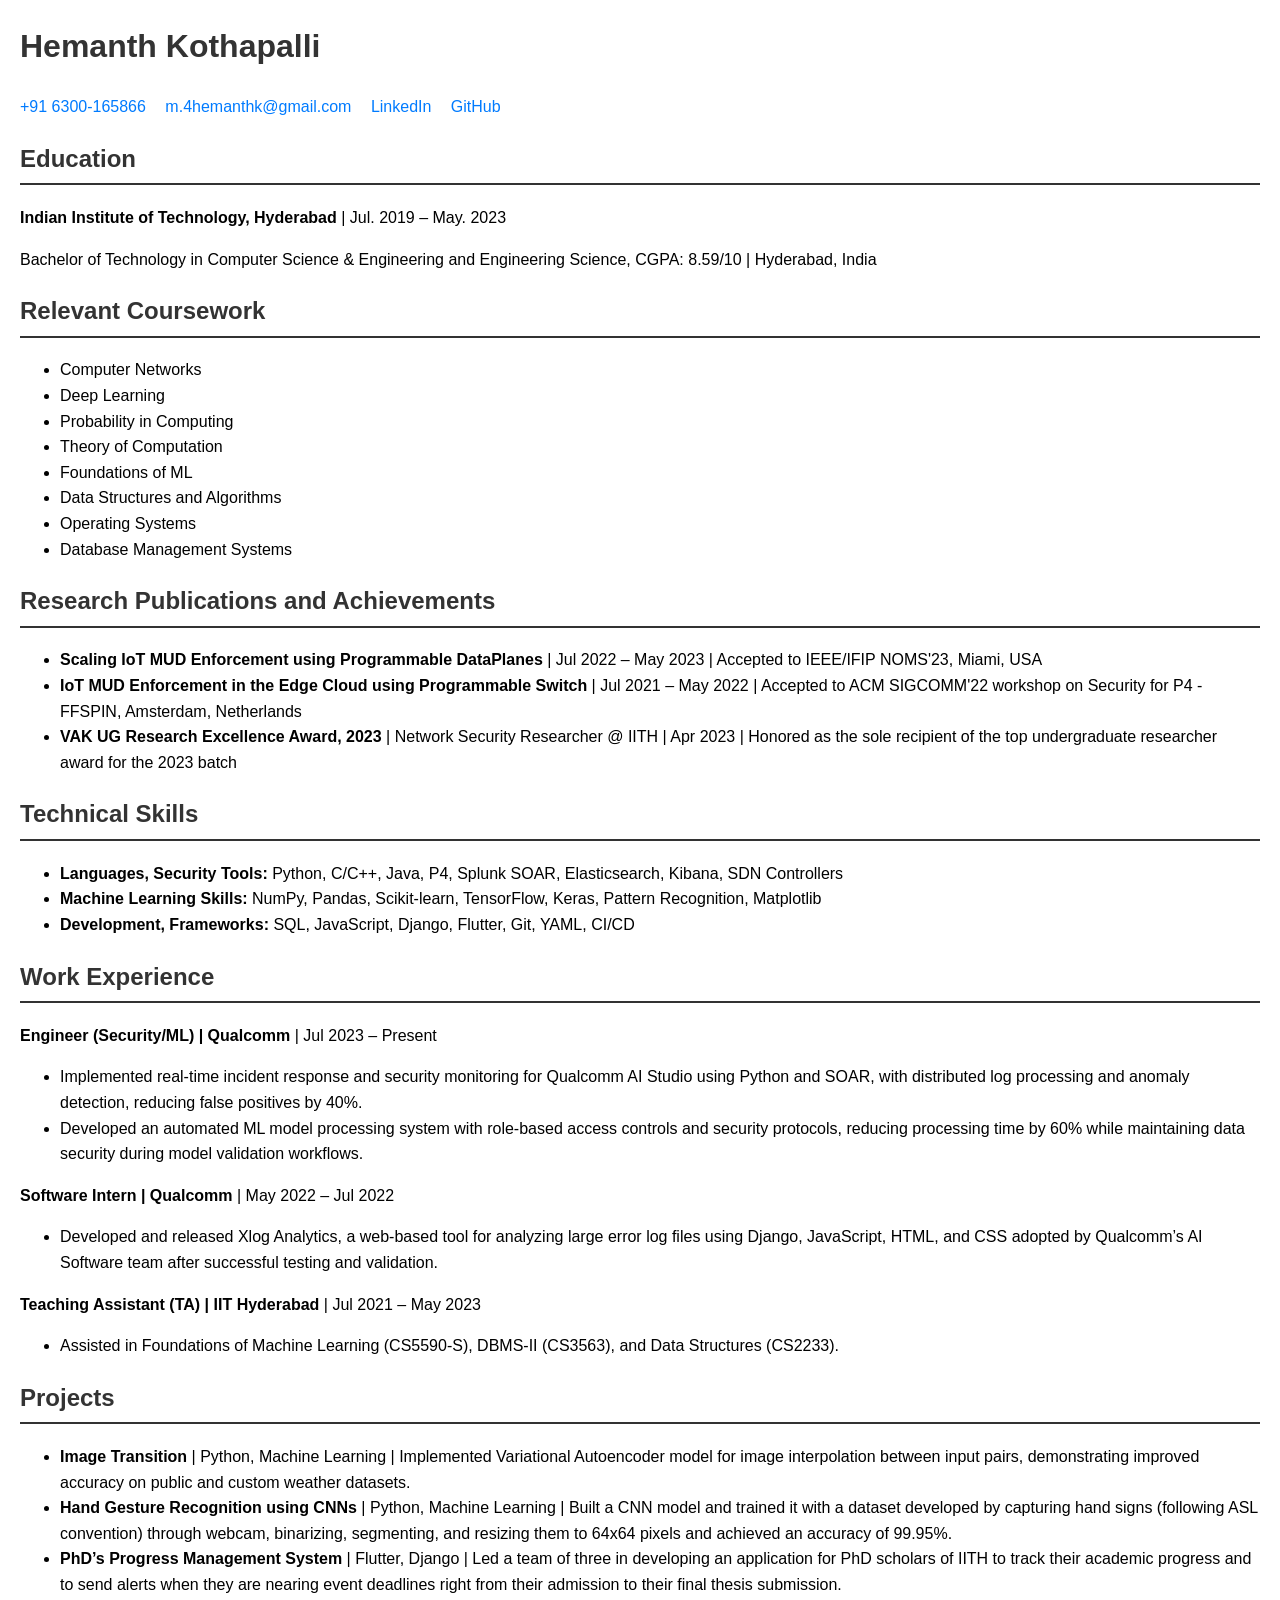
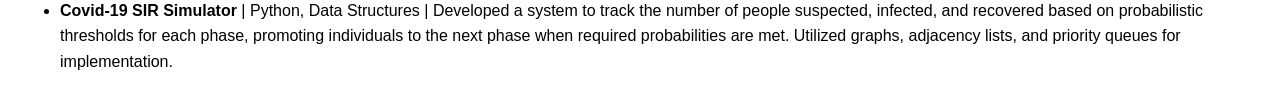
==== index.html @ 2b261251 "rename" ====
<!DOCTYPE html>
<html lang="en">
<head>
    <meta charset="UTF-8">
    <meta name="viewport" content="width=device-width, initial-scale=1.0">
    <title>Hemanth Kothapalli - Resume</title>
    <style>
        body {
            font-family: Arial, sans-serif;
            margin: 20px;
            line-height: 1.6;
        }
        h1, h2 {
            color: #333;
        }
        a {
            color: #007BFF;
            text-decoration: none;
        }
        a:hover {
            text-decoration: underline;
        }
        .section {
            margin-bottom: 20px;
        }
        .section h2 {
            border-bottom: 2px solid #333;
            padding-bottom: 5px;
        }
        .contact-info {
            margin-bottom: 20px;
        }
        .contact-info a {
            margin-right: 15px;
        }
    </style>
</head>
<body>

<h1>Hemanth Kothapalli</h1>

<div class="contact-info">
    <a href="tel:+916300165866">+91 6300-165866</a>
    <a href="mailto:m.4hemanthk@gmail.com">m.4hemanthk@gmail.com</a>
    <a href="https://linkedin.com/in/hematthk1" target="_blank">LinkedIn</a>
    <a href="https://github.com/Hemanth3047-hub" target="_blank">GitHub</a>
</div>

<div class="section">
    <h2>Education</h2>
    <p><strong>Indian Institute of Technology, Hyderabad</strong> | Jul. 2019 – May. 2023</p>
    <p>Bachelor of Technology in Computer Science & Engineering and Engineering Science, CGPA: 8.59/10 | Hyderabad, India</p>
</div>

<div class="section">
    <h2>Relevant Coursework</h2>
    <ul>
        <li>Computer Networks</li>
        <li>Deep Learning</li>
        <li>Probability in Computing</li>
        <li>Theory of Computation</li>
        <li>Foundations of ML</li>
        <li>Data Structures and Algorithms</li>
        <li>Operating Systems</li>
        <li>Database Management Systems</li>
    </ul>
</div>

<div class="section">
    <h2>Research Publications and Achievements</h2>
    <ul>
        <li><strong>Scaling IoT MUD Enforcement using Programmable DataPlanes</strong> | Jul 2022 – May 2023 | Accepted to IEEE/IFIP NOMS'23, Miami, USA</li>
        <li><strong>IoT MUD Enforcement in the Edge Cloud using Programmable Switch</strong> | Jul 2021 – May 2022 | Accepted to ACM SIGCOMM'22 workshop on Security for P4 - FFSPIN, Amsterdam, Netherlands</li>
        <li><strong>VAK UG Research Excellence Award, 2023</strong> | Network Security Researcher @ IITH | Apr 2023 | Honored as the sole recipient of the top undergraduate researcher award for the 2023 batch</li>
    </ul>
</div>

<div class="section">
    <h2>Technical Skills</h2>
    <ul>
        <li><strong>Languages, Security Tools:</strong> Python, C/C++, Java, P4, Splunk SOAR, Elasticsearch, Kibana, SDN Controllers</li>
        <li><strong>Machine Learning Skills:</strong> NumPy, Pandas, Scikit-learn, TensorFlow, Keras, Pattern Recognition, Matplotlib</li>
        <li><strong>Development, Frameworks:</strong> SQL, JavaScript, Django, Flutter, Git, YAML, CI/CD</li>
    </ul>
</div>

<div class="section">
    <h2>Work Experience</h2>
    <p><strong>Engineer (Security/ML) | Qualcomm</strong> | Jul 2023 – Present</p>
    <ul>
        <li>Implemented real-time incident response and security monitoring for Qualcomm AI Studio using Python and SOAR, with distributed log processing and anomaly detection, reducing false positives by 40%.</li>
        <li>Developed an automated ML model processing system with role-based access controls and security protocols, reducing processing time by 60% while maintaining data security during model validation workflows.</li>
    </ul>
    <p><strong>Software Intern | Qualcomm</strong> | May 2022 – Jul 2022</p>
    <ul>
        <li>Developed and released Xlog Analytics, a web-based tool for analyzing large error log files using Django, JavaScript, HTML, and CSS adopted by Qualcomm’s AI Software team after successful testing and validation.</li>
    </ul>
    <p><strong>Teaching Assistant (TA) | IIT Hyderabad</strong> | Jul 2021 – May 2023</p>
    <ul>
        <li>Assisted in Foundations of Machine Learning (CS5590-S), DBMS-II (CS3563), and Data Structures (CS2233).</li>
    </ul>
</div>

<div class="section">
    <h2>Projects</h2>
    <ul>
        <li><strong>Image Transition</strong> | Python, Machine Learning | Implemented Variational Autoencoder model for image interpolation between input pairs, demonstrating improved accuracy on public and custom weather datasets.</li>
        <li><strong>Hand Gesture Recognition using CNNs</strong> | Python, Machine Learning | Built a CNN model and trained it with a dataset developed by capturing hand signs (following ASL convention) through webcam, binarizing, segmenting, and resizing them to 64x64 pixels and achieved an accuracy of 99.95%.</li>
        <li><strong>PhD’s Progress Management System</strong> | Flutter, Django | Led a team of three in developing an application for PhD scholars of IITH to track their academic progress and to send alerts when they are nearing event deadlines right from their admission to their final thesis submission.</li>
        <li><strong>Covid-19 SIR Simulator</strong> | Python, Data Structures | Developed a system to track the number of people suspected, infected, and recovered based on probabilistic thresholds for each phase, promoting individuals to the next phase when required probabilities are met. Utilized graphs, adjacency lists, and priority queues for implementation.</li>
    </ul>
</div>

</body>
</html>
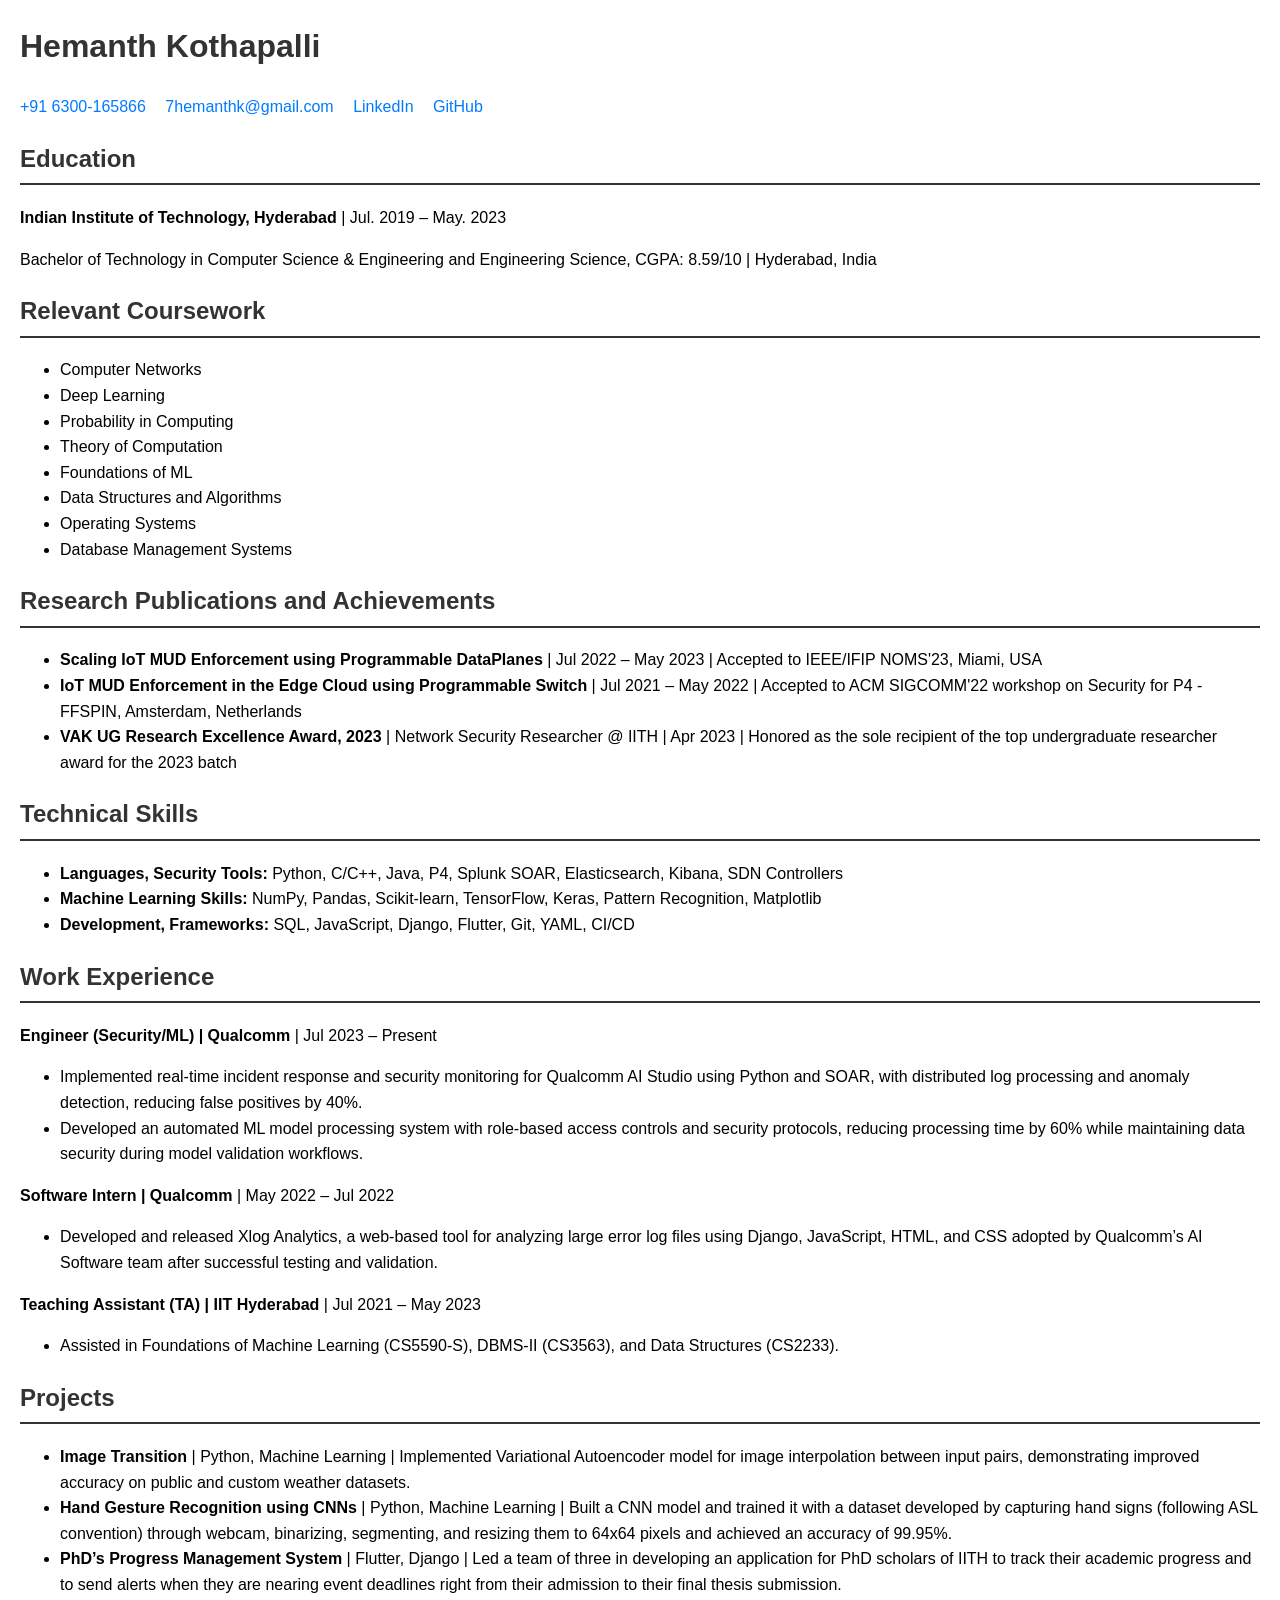
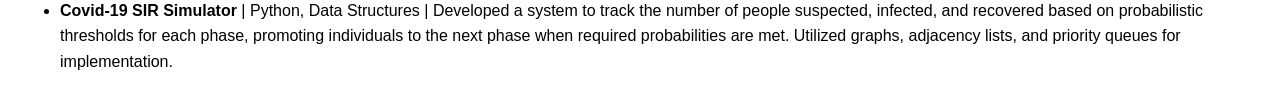
==== commit 2f976722: "rename" ====
--- a/index.html
+++ b/index.html
@@ -41,7 +41,7 @@
 
 <div class="contact-info">
     <a href="tel:+916300165866">+91 6300-165866</a>
-    <a href="mailto:m.4hemanthk@gmail.com">m.4hemanthk@gmail.com</a>
+    <a href="mailto:7hemanthk@gmail.com">7hemanthk@gmail.com</a>
     <a href="https://linkedin.com/in/hematthk1" target="_blank">LinkedIn</a>
     <a href="https://github.com/Hemanth3047-hub" target="_blank">GitHub</a>
 </div>
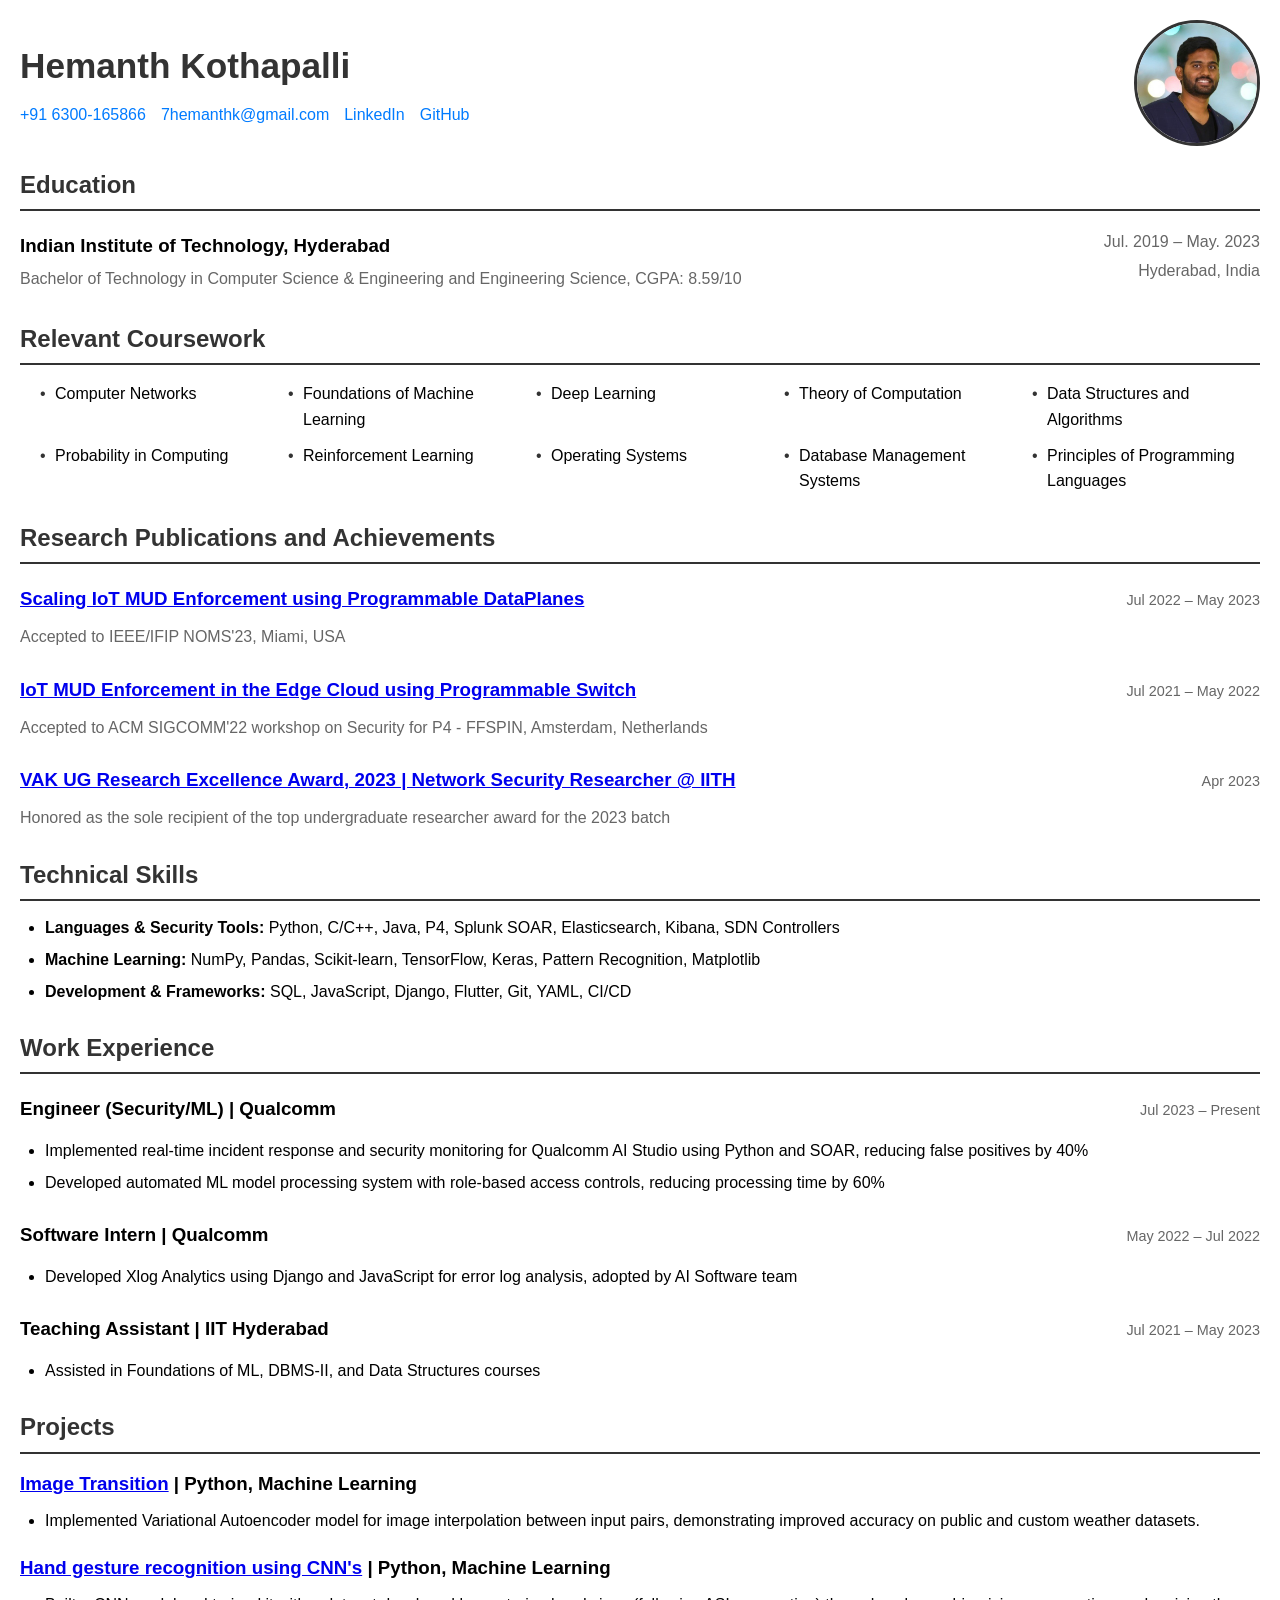
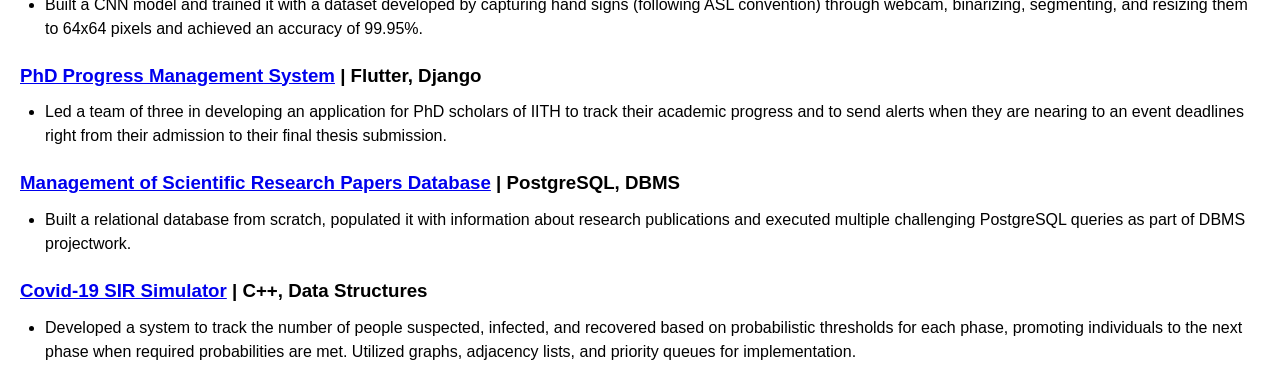
==== commit 4e08bc48: "update_with_profile_icon" ====
--- a/index.html
+++ b/index.html
@@ -10,105 +10,263 @@
             margin: 20px;
             line-height: 1.6;
         }
-        h1, h2 {
+        .header-container {
+            display: flex;
+            justify-content: space-between;
+            align-items: center;
+            margin-bottom: 20px;
+        }
+        .profile-img {
+            width: 120px;
+            height: 120px;
+            border-radius: 50%;
+            object-fit: cover;
+            border: 3px solid #333;
+        }
+        .header-content {
+            flex: 1;
+        }
+        h1 {
+            margin: 0;
+            font-size: 2.2em;
             color: #333;
         }
-        a {
+        .contact-info {
+            margin-top: 8px;
+            display: flex;
+            flex-wrap: wrap;
+            gap: 15px;
+        }
+        .contact-info a {
             color: #007BFF;
             text-decoration: none;
-        }
-        a:hover {
+            white-space: nowrap;
+        }
+        .contact-info a:hover {
             text-decoration: underline;
         }
         .section {
-            margin-bottom: 20px;
-        }
-        .section h2 {
+            margin-bottom: 25px;
+        }
+        h2 {
             border-bottom: 2px solid #333;
             padding-bottom: 5px;
-        }
-        .contact-info {
+            margin-bottom: 15px;
+            color: #333;
+        }
+        .coursework-grid {
+            display: grid;
+            grid-template-columns: repeat(5, 1fr);
+            gap: 10px 20px;
+            padding-left: 20px;
+        }
+        .coursework-grid li {
+            list-style-type: none;
+            position: relative;
+            padding-left: 15px;
+        }
+        .coursework-grid li::before {
+            content: "•";
+            position: absolute;
+            left: 0;
+            color: #333;
+        }
+        .bullet-list {
+            list-style-type: disc;
+            padding-left: 25px;
+            margin: 10px 0;
+        }
+        .bullet-list li {
+            margin-bottom: 8px;
+            line-height: 1.5;
+        }
+        .resumeSubheadingexperience {
             margin-bottom: 20px;
         }
-        .contact-info a {
-            margin-right: 15px;
-        }
+        .resumeSubheadingexperience h3 {
+            margin: 5px 0;
+        }
+        .resumeSubheadingexperience p {
+            margin: 3px 0;
+            color: #666;
+        }
+        .title-date-container {
+        display: flex;
+        justify-content: space-between;
+        align-items: baseline;
+        gap: 15px;
+        margin-bottom: 5px;
+        }
+        .timeline {
+        white-space: nowrap;
+        color: #666;
+        font-size: 0.9em;
+        }
+        .education-item {
+        display: flex;
+        justify-content: space-between;
+        gap: 20px;
+        }
+        .education-details {
+        text-align: right;
+        }
+        .education-details p {
+        margin: 3px 0;
+        color: #666;
+        }
+
     </style>
 </head>
 <body>
 
-<h1>Hemanth Kothapalli</h1>
-
-<div class="contact-info">
-    <a href="tel:+916300165866">+91 6300-165866</a>
-    <a href="mailto:7hemanthk@gmail.com">7hemanthk@gmail.com</a>
-    <a href="https://linkedin.com/in/hematthk1" target="_blank">LinkedIn</a>
-    <a href="https://github.com/Hemanth3047-hub" target="_blank">GitHub</a>
+<div class="header-container">
+    <div class="header-content">
+        <h1>Hemanth Kothapalli</h1>
+        <div class="contact-info">
+            <a href="tel:+916300165866">+91 6300-165866</a>
+            <a href="mailto:7hemanthk@gmail.com">7hemanthk@gmail.com</a>
+            <a href="https://www.linkedin.com/in/hemanthk1/" target="_blank">LinkedIn</a>
+            <a href="https://github.com/Hemanth3047-hub" target="_blank">GitHub</a>
+        </div>
+    </div>
+    <img src="your-photo.jpeg" alt="Profile Photo" class="profile-img"> <!-- Replace with your photo path -->
 </div>
 
 <div class="section">
     <h2>Education</h2>
-    <p><strong>Indian Institute of Technology, Hyderabad</strong> | Jul. 2019 – May. 2023</p>
-    <p>Bachelor of Technology in Computer Science & Engineering and Engineering Science, CGPA: 8.59/10 | Hyderabad, India</p>
+    <div class="resumeSubheadingexperience education-item">
+        <div>
+            <h3>Indian Institute of Technology, Hyderabad</h3>
+            <p>Bachelor of Technology in Computer Science & Engineering and Engineering Science, CGPA: 8.59/10</p>
+        </div>
+        <div class="education-details">
+            <p>Jul. 2019 – May. 2023</p>
+            <p>Hyderabad, India</p>
+        </div>
+    </div>
 </div>
 
 <div class="section">
     <h2>Relevant Coursework</h2>
-    <ul>
+    <ul class="coursework-grid">
         <li>Computer Networks</li>
+        <li>Foundations of Machine Learning</li>
         <li>Deep Learning</li>
+        <li>Theory of Computation</li>
+        <li>Data Structures and Algorithms</li>
         <li>Probability in Computing</li>
-        <li>Theory of Computation</li>
-        <li>Foundations of ML</li>
-        <li>Data Structures and Algorithms</li>
+        <li>Reinforcement Learning</li>
         <li>Operating Systems</li>
         <li>Database Management Systems</li>
+        <li>Principles of Programming Languages</li>
     </ul>
 </div>
 
 <div class="section">
     <h2>Research Publications and Achievements</h2>
-    <ul>
-        <li><strong>Scaling IoT MUD Enforcement using Programmable DataPlanes</strong> | Jul 2022 – May 2023 | Accepted to IEEE/IFIP NOMS'23, Miami, USA</li>
-        <li><strong>IoT MUD Enforcement in the Edge Cloud using Programmable Switch</strong> | Jul 2021 – May 2022 | Accepted to ACM SIGCOMM'22 workshop on Security for P4 - FFSPIN, Amsterdam, Netherlands</li>
-        <li><strong>VAK UG Research Excellence Award, 2023</strong> | Network Security Researcher @ IITH | Apr 2023 | Honored as the sole recipient of the top undergraduate researcher award for the 2023 batch</li>
+    <div class="resumeSubheadingexperience">
+        <div class="title-date-container">
+            <h3><a href="https://praveenabt.github.io/publications/MUD-Scale.pdf" target="_blank">Scaling IoT MUD Enforcement using Programmable DataPlanes</a></h3>
+            <span class="timeline">Jul 2022 – May 2023</span>
+        </div>
+        <p>Accepted to IEEE/IFIP NOMS'23, Miami, USA</p>
+    </div>
+    
+    <div class="resumeSubheadingexperience">
+        <div class="title-date-container">
+            <h3><a href="https://praveenabt.github.io/publications/IoTMUD-FFSPIN.pdf" target="_blank">IoT MUD Enforcement in the Edge Cloud using Programmable Switch</a></h3>
+            <span class="timeline">Jul 2021 – May 2022</span>
+        </div>
+        <p>Accepted to ACM SIGCOMM'22 workshop on Security for P4 - FFSPIN, Amsterdam, Netherlands</p>
+    </div>
+    
+    <div class="resumeSubheadingexperience">
+        <div class="title-date-container">
+            <h3><a href="https://drive.google.com/file/d/1JlupASg8C9uUNyeFKSC3Lq1g3cQHAbXT/view?usp=sharing" target="_blank">VAK UG Research Excellence Award, 2023 | Network Security Researcher @ IITH</a></h3>
+            <span class="timeline">Apr 2023</span>
+        </div>
+        <p>Honored as the sole recipient of the top undergraduate researcher award for the 2023 batch</p>
+    </div>
+</div>
+
+
+<div class="section">
+    <h2>Technical Skills</h2>
+    <ul class="bullet-list">
+        <li><strong>Languages & Security Tools:</strong> Python, C/C++, Java, P4, Splunk SOAR, Elasticsearch, Kibana, SDN Controllers</li>
+        <li><strong>Machine Learning:</strong> NumPy, Pandas, Scikit-learn, TensorFlow, Keras, Pattern Recognition, Matplotlib</li>
+        <li><strong>Development & Frameworks:</strong> SQL, JavaScript, Django, Flutter, Git, YAML, CI/CD</li>
     </ul>
 </div>
 
-<div class="section">
-    <h2>Technical Skills</h2>
-    <ul>
-        <li><strong>Languages, Security Tools:</strong> Python, C/C++, Java, P4, Splunk SOAR, Elasticsearch, Kibana, SDN Controllers</li>
-        <li><strong>Machine Learning Skills:</strong> NumPy, Pandas, Scikit-learn, TensorFlow, Keras, Pattern Recognition, Matplotlib</li>
-        <li><strong>Development, Frameworks:</strong> SQL, JavaScript, Django, Flutter, Git, YAML, CI/CD</li>
-    </ul>
-</div>
-
+<!-- Work Experience Section -->
 <div class="section">
     <h2>Work Experience</h2>
-    <p><strong>Engineer (Security/ML) | Qualcomm</strong> | Jul 2023 – Present</p>
-    <ul>
-        <li>Implemented real-time incident response and security monitoring for Qualcomm AI Studio using Python and SOAR, with distributed log processing and anomaly detection, reducing false positives by 40%.</li>
-        <li>Developed an automated ML model processing system with role-based access controls and security protocols, reducing processing time by 60% while maintaining data security during model validation workflows.</li>
-    </ul>
-    <p><strong>Software Intern | Qualcomm</strong> | May 2022 – Jul 2022</p>
-    <ul>
-        <li>Developed and released Xlog Analytics, a web-based tool for analyzing large error log files using Django, JavaScript, HTML, and CSS adopted by Qualcomm’s AI Software team after successful testing and validation.</li>
-    </ul>
-    <p><strong>Teaching Assistant (TA) | IIT Hyderabad</strong> | Jul 2021 – May 2023</p>
-    <ul>
-        <li>Assisted in Foundations of Machine Learning (CS5590-S), DBMS-II (CS3563), and Data Structures (CS2233).</li>
-    </ul>
-</div>
+    <div class="resumeSubheadingexperience">
+        <div class="title-date-container">
+            <h3>Engineer (Security/ML) | Qualcomm</h3>
+            <span class="timeline">Jul 2023 – Present</span>
+        </div>
+        <ul class="bullet-list">
+            <li>Implemented real-time incident response and security monitoring for Qualcomm AI Studio using Python and SOAR, reducing false positives by 40%</li>
+            <li>Developed automated ML model processing system with role-based access controls, reducing processing time by 60%</li>
+        </ul>
+    </div>
+    
+    <div class="resumeSubheadingexperience">
+        <div class="title-date-container">
+            <h3>Software Intern | Qualcomm</h3>
+            <span class="timeline">May 2022 – Jul 2022</span>
+        </div>
+        <ul class="bullet-list">
+            <li>Developed Xlog Analytics using Django and JavaScript for error log analysis, adopted by AI Software team</li>
+        </ul>
+    </div>
+    
+    <div class="resumeSubheadingexperience">
+        <div class="title-date-container">
+            <h3>Teaching Assistant | IIT Hyderabad</h3>
+            <span class="timeline">Jul 2021 – May 2023</span>
+        </div>
+        <ul class="bullet-list">
+            <li>Assisted in Foundations of ML, DBMS-II, and Data Structures courses</li>
+        </ul>
+    </div>
+</div>
+
 
 <div class="section">
     <h2>Projects</h2>
-    <ul>
-        <li><strong>Image Transition</strong> | Python, Machine Learning | Implemented Variational Autoencoder model for image interpolation between input pairs, demonstrating improved accuracy on public and custom weather datasets.</li>
-        <li><strong>Hand Gesture Recognition using CNNs</strong> | Python, Machine Learning | Built a CNN model and trained it with a dataset developed by capturing hand signs (following ASL convention) through webcam, binarizing, segmenting, and resizing them to 64x64 pixels and achieved an accuracy of 99.95%.</li>
-        <li><strong>PhD’s Progress Management System</strong> | Flutter, Django | Led a team of three in developing an application for PhD scholars of IITH to track their academic progress and to send alerts when they are nearing event deadlines right from their admission to their final thesis submission.</li>
-        <li><strong>Covid-19 SIR Simulator</strong> | Python, Data Structures | Developed a system to track the number of people suspected, infected, and recovered based on probabilistic thresholds for each phase, promoting individuals to the next phase when required probabilities are met. Utilized graphs, adjacency lists, and priority queues for implementation.</li>
-    </ul>
+    <div class="resumeSubheadingexperience">
+        <h3><a href="https://github.com/Hemanth3047-hub/Image-Transition" target="_blank">Image Transition</a> | Python, Machine Learning</h3>
+        <ul class="bullet-list">
+            <li>Implemented Variational Autoencoder model for image interpolation between input pairs, demonstrating improved accuracy on public and custom weather datasets.</li>
+        </ul>
+    </div>
+    <div class="resumeSubheadingexperience">
+        <h3><a href="https://github.com/Hemanth3047-hub/Hand-Gesture-Recognition-using-Convolution-Neural-Network" target="_blank">Hand gesture recognition using CNN's</a> | Python, Machine Learning</h3>
+        <ul class="bullet-list">
+            <li>Built a CNN model and trained it with a dataset developed by capturing hand signs (following ASL convention) through webcam, binarizing, segmenting, and resizing them to 64x64 pixels and achieved an accuracy of 99.95%.</li>
+        </ul>
+    </div>
+    <div class="resumeSubheadingexperience">
+        <h3><a href="https://github.com/Hemanth3047-hub/PPMS_FULL_STACK" target="_blank">PhD Progress Management System</a> | Flutter, Django</h3>
+        <ul class="bullet-list">
+            <li>Led a team of three in developing an application for PhD scholars of IITH to track their academic progress and to send alerts when they are nearing to an event deadlines right from their admission to their final thesis submission.</li>
+        </ul>
+    </div>
+    <div class="resumeSubheadingexperience">
+        <h3><a href="https://github.com/Hemanth3047-hub/DBMS-II" target="_blank">Management of Scientific Research Papers Database</a> | PostgreSQL, DBMS</h3>
+        <ul class="bullet-list">
+            <li>Built a relational database from scratch, populated it with information about research publications and executed multiple challenging PostgreSQL queries as part of DBMS projectwork.</li>
+        </ul>
+    </div>
+    <div class="resumeSubheadingexperience">
+        <h3><a href="https://github.com/Hemanth3047-hub/Covid-19-SIR-Simulator" target="_blank">Covid-19 SIR Simulator</a> | C++, Data Structures</h3>
+        <ul class="bullet-list">
+            <li>Developed a system to track the number of people suspected, infected, and recovered based on probabilistic thresholds for each phase, promoting individuals to the next phase when required probabilities are met. Utilized graphs, adjacency lists, and priority queues for implementation.</li>
+        </ul>
+    </div>
 </div>
 
 </body>
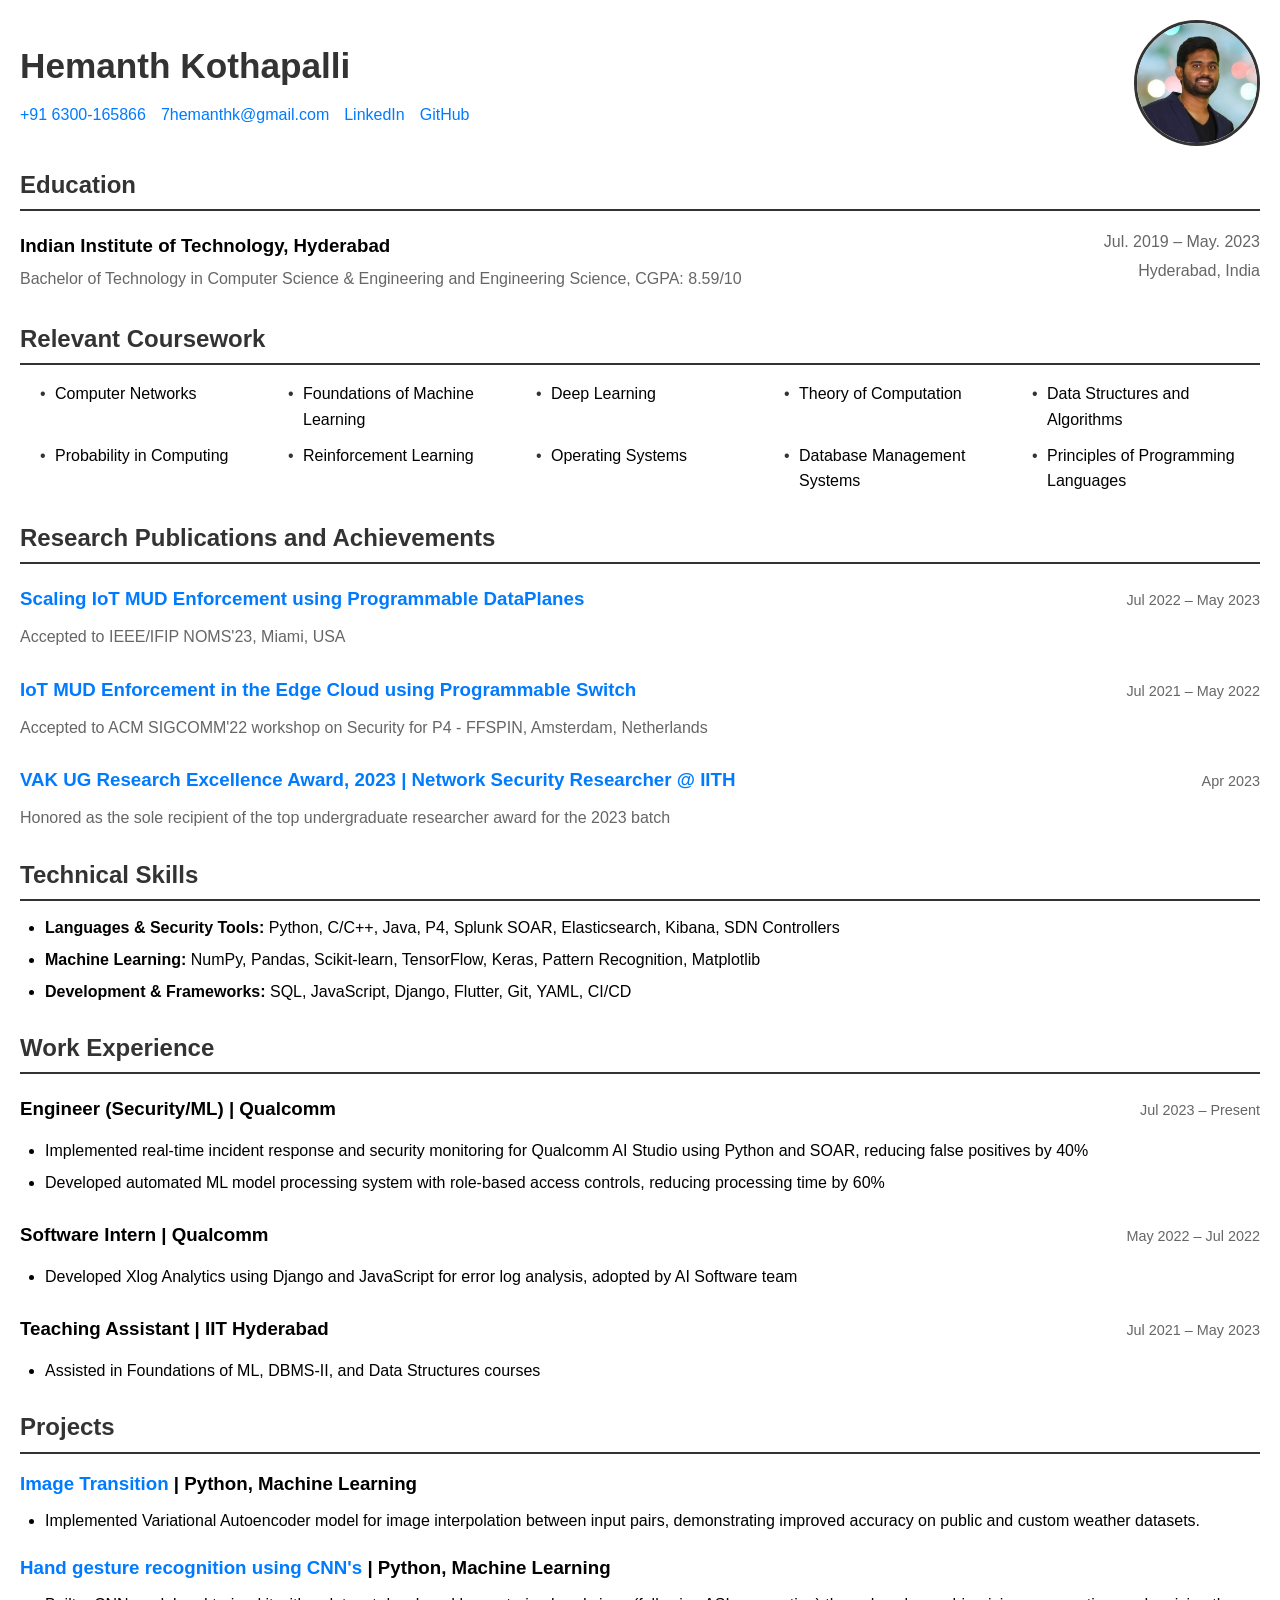
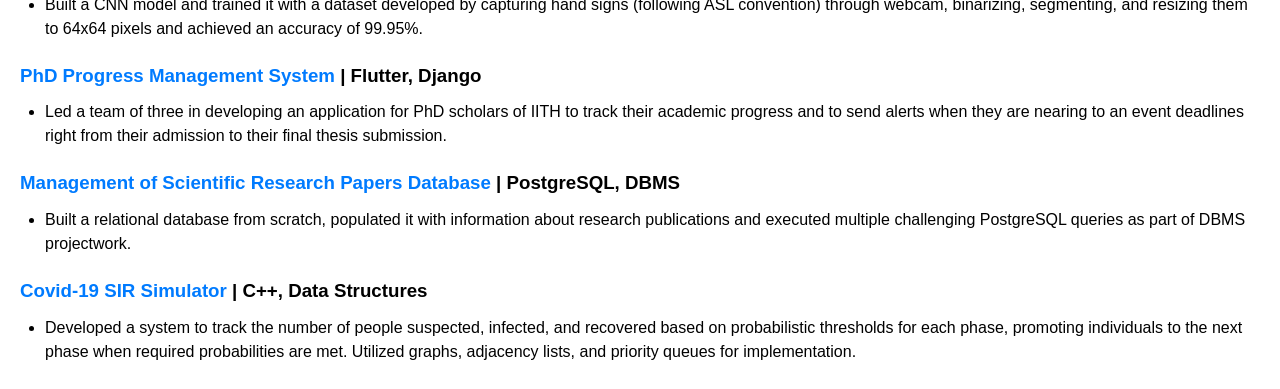
==== commit 0ecdafcf: "minor_update" ====
--- a/index.html
+++ b/index.html
@@ -6,9 +6,9 @@
     <title>Hemanth Kothapalli - Resume</title>
     <style>
         body {
-            font-family: Arial, sans-serif;
-            margin: 20px;
-            line-height: 1.6;
+        font-family: Arial, sans-serif;
+        margin: 20px;
+        line-height: 1.6;
         }
         .header-container {
             display: flex;
@@ -37,10 +37,18 @@
             flex-wrap: wrap;
             gap: 15px;
         }
+        a {
+        color: #007BFF;
+        text-decoration: none;
+        }
+        a:visited {
+        color: #007BFF;
+        }
+        a:hover {
+        text-decoration: underline;
+        }
         .contact-info a {
-            color: #007BFF;
-            text-decoration: none;
-            white-space: nowrap;
+        white-space: nowrap;
         }
         .contact-info a:hover {
             text-decoration: underline;
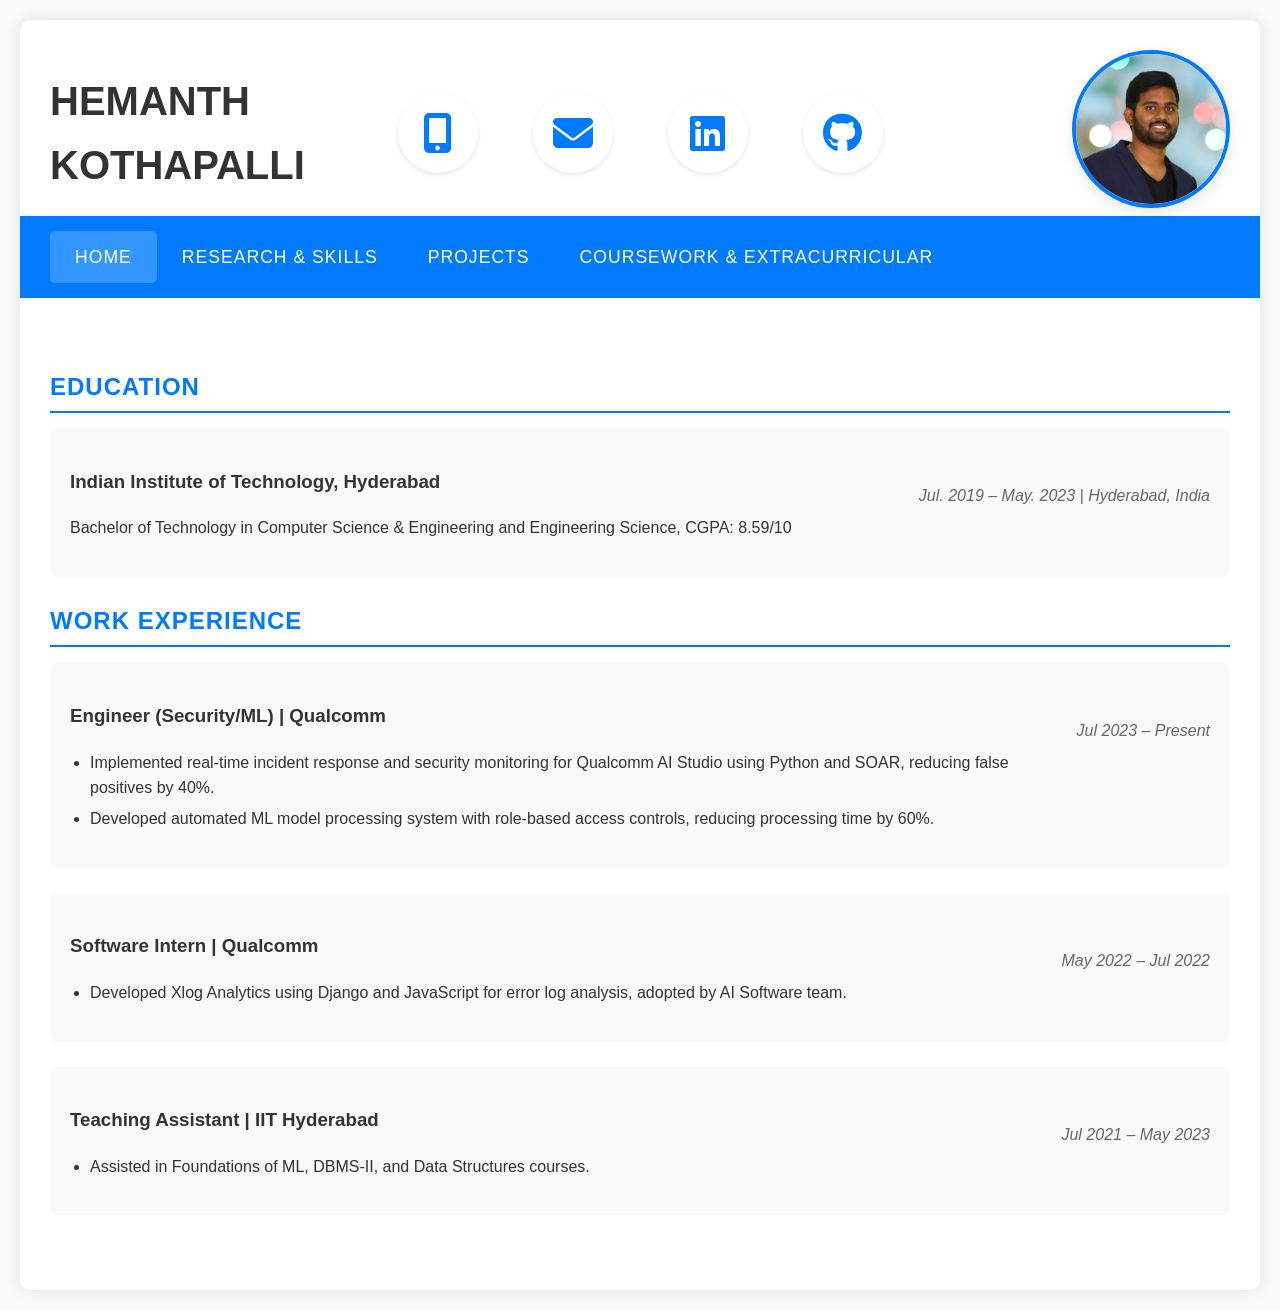
==== commit b7582efd: "modified_UI" ====
--- a/index.html
+++ b/index.html
@@ -1,281 +1,174 @@
+
+
+
 <!DOCTYPE html>
 <html lang="en">
 <head>
     <meta charset="UTF-8">
     <meta name="viewport" content="width=device-width, initial-scale=1.0">
     <title>Hemanth Kothapalli - Resume</title>
-    <style>
-        body {
-        font-family: Arial, sans-serif;
-        margin: 20px;
-        line-height: 1.6;
-        }
-        .header-container {
-            display: flex;
-            justify-content: space-between;
-            align-items: center;
-            margin-bottom: 20px;
-        }
-        .profile-img {
-            width: 120px;
-            height: 120px;
-            border-radius: 50%;
-            object-fit: cover;
-            border: 3px solid #333;
-        }
-        .header-content {
-            flex: 1;
-        }
-        h1 {
-            margin: 0;
-            font-size: 2.2em;
-            color: #333;
-        }
-        .contact-info {
-            margin-top: 8px;
-            display: flex;
-            flex-wrap: wrap;
-            gap: 15px;
-        }
-        a {
-        color: #007BFF;
-        text-decoration: none;
-        }
-        a:visited {
-        color: #007BFF;
-        }
-        a:hover {
-        text-decoration: underline;
-        }
-        .contact-info a {
-        white-space: nowrap;
-        }
-        .contact-info a:hover {
-            text-decoration: underline;
-        }
-        .section {
-            margin-bottom: 25px;
-        }
-        h2 {
-            border-bottom: 2px solid #333;
-            padding-bottom: 5px;
-            margin-bottom: 15px;
-            color: #333;
-        }
-        .coursework-grid {
-            display: grid;
-            grid-template-columns: repeat(5, 1fr);
-            gap: 10px 20px;
-            padding-left: 20px;
-        }
-        .coursework-grid li {
-            list-style-type: none;
-            position: relative;
-            padding-left: 15px;
-        }
-        .coursework-grid li::before {
-            content: "•";
-            position: absolute;
-            left: 0;
-            color: #333;
-        }
-        .bullet-list {
-            list-style-type: disc;
-            padding-left: 25px;
-            margin: 10px 0;
-        }
-        .bullet-list li {
-            margin-bottom: 8px;
-            line-height: 1.5;
-        }
-        .resumeSubheadingexperience {
-            margin-bottom: 20px;
-        }
-        .resumeSubheadingexperience h3 {
-            margin: 5px 0;
-        }
-        .resumeSubheadingexperience p {
-            margin: 3px 0;
-            color: #666;
-        }
-        .title-date-container {
-        display: flex;
-        justify-content: space-between;
-        align-items: baseline;
-        gap: 15px;
-        margin-bottom: 5px;
-        }
-        .timeline {
-        white-space: nowrap;
-        color: #666;
-        font-size: 0.9em;
-        }
-        .education-item {
-        display: flex;
-        justify-content: space-between;
-        gap: 20px;
-        }
-        .education-details {
-        text-align: right;
-        }
-        .education-details p {
-        margin: 3px 0;
-        color: #666;
-        }
-
-    </style>
+    <link rel="stylesheet" href="style.css">
+    <link rel="stylesheet" href="https://cdnjs.cloudflare.com/ajax/libs/font-awesome/6.4.0/css/all.min.css">
 </head>
 <body>
+    <div class="container">
+        <!-- Header Section -->
+        <div class="header">
+            <div class="header-text">
+                <h1>HEMANTH KOTHAPALLI</h1>
+            </div>
+                <div class="contact-info">
+                    <div class="icon-container">
+                        <a href="tel:+916300165866" class="contact-icon">
+                            <i class="fas fa-mobile-alt"></i>
+                        </a>
+                    </div>
+                    <div class="icon-container">
+                        <a href="mailto:7hemanthk@gmail.com" class="contact-icon">
+                            <i class="fas fa-envelope"></i>
+                        </a>
+                    </div>
+                    <div class="icon-container">
+                        <a href="https://www.linkedin.com/in/hemanthk1/" target="_blank" class="contact-icon">
+                            <i class="fab fa-linkedin"></i>
+                        </a>
+                    </div>
+                    <div class="icon-container">
+                        <a href="https://github.com/Hemanth3047-hub" target="_blank" class="contact-icon">
+                            <i class="fab fa-github"></i>
+                        </a>
+                    </div>
+                </div>
+            <div class="profile-image">
+                <img src="your-photo.jpeg" alt="Hemanth Kothapalli">
+            </div>
+        </div>
 
-<div class="header-container">
-    <div class="header-content">
-        <h1>Hemanth Kothapalli</h1>
-        <div class="contact-info">
-            <a href="tel:+916300165866">+91 6300-165866</a>
-            <a href="mailto:7hemanthk@gmail.com">7hemanthk@gmail.com</a>
-            <a href="https://www.linkedin.com/in/hemanthk1/" target="_blank">LinkedIn</a>
-            <a href="https://github.com/Hemanth3047-hub" target="_blank">GitHub</a>
+        <!-- Tabs Navigation -->
+        <div class="tabs">
+            <div class="tab active" onclick="openTab('home')">Home</div>
+            <div class="tab" onclick="openTab('research')">Research & Skills</div>
+            <div class="tab" onclick="openTab('projects')">Projects</div>
+            <div class="tab" onclick="openTab('coursework')">Coursework & Extracurricular</div>
+        </div>
+
+        <!-- Home Tab Content -->
+        <div id="home" class="tab-content">
+            <h2>Education</h2>
+            <div class="experience">
+                
+                <h3>Indian Institute of Technology, Hyderabad</h3>
+                <p class="date-location">Jul. 2019 – May. 2023 | Hyderabad, India</p>
+                <p>Bachelor of Technology in Computer Science & Engineering and Engineering Science, CGPA: 8.59/10</p>
+            </div>
+
+            <h2>Work Experience</h2>
+            <div class="experience">
+                <h3>Engineer (Security/ML) | Qualcomm</h3>
+                <p class="date-location">Jul 2023 – Present</p>
+                <ul>
+                    <li>Implemented real-time incident response and security monitoring for Qualcomm AI Studio using Python and SOAR, reducing false positives by 40%.</li>
+                    <li>Developed automated ML model processing system with role-based access controls, reducing processing time by 60%.</li>
+                </ul>
+            </div>
+            <div class="experience">
+                <h3>Software Intern | Qualcomm</h3>
+                <p class="date-location">May 2022 – Jul 2022</p>
+                <ul>
+                    <li>Developed Xlog Analytics using Django and JavaScript for error log analysis, adopted by AI Software team.</li>
+                </ul>
+            </div>
+            <div class="experience">
+                <h3>Teaching Assistant | IIT Hyderabad</h3>
+                <p class="date-location">Jul 2021 – May 2023</p>
+                <ul>
+                    <li>Assisted in Foundations of ML, DBMS-II, and Data Structures courses.</li>
+                </ul>
+            </div>
+        </div>
+
+        <!-- Research Tab Content -->
+        <div id="research" class="tab-content">
+            <h2>Research Publications and Achievements</h2>
+            <div class="experience">
+                <h3><a href="https://praveenabt.github.io/publications/MUD-Scale.pdf" target="_blank">Scaling IoT MUD Enforcement using Programmable DataPlanes</a></h3>
+                <p class="date-location"> (Jul 2022 – May 2023)</p>
+                <p>Accepted to IEEE/IFIP NOMS'23, Miami, USA</p>
+            </div>
+            <div class="experience">
+                <h3><a href="https://praveenabt.github.io/publications/IoTMUD-FFSPIN.pdf" target="_blank">IoT MUD Enforcement in the Edge Cloud using Programmable Switch</a></h3>
+                <p class="date-location">(Jul 2021 – May 2022)</p>
+                <p>Accepted to ACM SIGCOMM'22 workshop on Security for P4 - FFSPIN, Amsterdam, Netherlands</p>
+            </div>
+            <div class="experience">
+                <h3><a href="https://drive.google.com/file/d/1JlupASg8C9uUNyeFKSC3Lq1g3cQHAbXT/view?usp=sharing" target="_blank">VAK UG Research Excellence Award, 2023 | Network Security Researcher @ IITH</a></h3>
+                <p class="date-location">(Apr 2023)</p>
+                <p>Honored as the sole recipient of the top undergraduate researcher award for the 2023 batch</p>
+            </div>
+
+            <h2>Technical Skills</h2>
+            <ul>
+                <li><strong>Languages & Security Tools:</strong> Python, C/C++, Java, P4, Splunk SOAR, Elasticsearch, Kibana, SDN Controllers</li>
+                <li><strong>Machine Learning:</strong> NumPy, Pandas, Scikit-learn, TensorFlow, Keras, Pattern Recognition, Matplotlib</li>
+                <li><strong>Development & Frameworks:</strong> SQL, JavaScript, Django, Flutter, Git, YAML, CI/CD</li>
+            </ul>
+        </div>
+
+        <!-- Projects Tab Content -->
+        <div id="projects" class="tab-content">
+            <h2>Projects</h2>
+            <div class="experience">
+                <h3><a href="https://github.com/Hemanth3047-hub/Image-Transition" target="_blank">Image Transition</a> | Python, Machine Learning</h3>
+                <ul>
+                    <li>Implemented Variational Autoencoder model for image interpolation between input pairs, demonstrating improved accuracy on public and custom weather datasets.</li>
+                </ul>
+            </div>
+            <div class="experience">
+                <h3><a href="https://github.com/Hemanth3047-hub/Hand-Gesture-Recognition-using-Convolution-Neural-Network" target="_blank">Hand gesture recognition using CNN's</a> | Python, Machine Learning</h3>
+                <ul>
+                    <li>Built a CNN model and trained it with a dataset developed by capturing hand signs (following ASL convention) through webcam, achieving 99.95% accuracy.</li>
+                </ul>
+            </div>
+            <div class="experience">
+                <h3><a href="https://github.com/Hemanth3047-hub/PPMS_FULL_STACK" target="_blank">PhD Progress Management System</a> | Flutter, Django</h3>
+                <ul>
+                    <li>Led a team of three in developing an application for PhD scholars of IITH to track their academic progress and send alerts for upcoming deadlines.</li>
+                </ul>
+            </div>
+            <div class="experience">
+                <h3><a href="https://github.com/Hemanth3047-hub/DBMS-II" target="_blank">Management of Scientific Research Papers Database</a> | PostgreSQL, DBMS</h3>
+                <ul>
+                    <li>Built a relational database from scratch, populated it with information about research publications, and executed complex PostgreSQL queries.</li>
+                </ul>
+            </div>
+            <div class="experience">
+                <h3><a href="https://github.com/Hemanth3047-hub/Covid-19-SIR-Simulator" target="_blank">Covid-19 SIR Simulator</a> | C++, Data Structures</h3>
+                <ul>
+                    <li>Developed a system to track the number of people suspected, infected, and recovered based on probabilistic thresholds using graphs, adjacency lists, and priority queues.</li>
+                </ul>
+            </div>
+        </div>
+
+        <!-- Coursework & Extracurricular Tab Content -->
+        <div id="coursework" class="tab-content">
+            <h2>Coursework & Extracurricular</h2>
+            <h3>Relevant Coursework</h3>
+            <ul>
+                <li>Computer Networks</li>
+                <li>Foundations of Machine Learning</li>
+                <li>Deep Learning</li>
+                <li>Theory of Computation</li>
+                <li>Data Structures and Algorithms</li>
+                <li>Probability in Computing</li>
+                <li>Reinforcement Learning</li>
+                <li>Operating Systems</li>
+                <li>Database Management Systems</li>
+                <li>Principles of Programming Languages</li>
+            </ul>
+            <h3>Extracurricular Activities</h3>
+            <p>Details on extracurricular activities will be added here.</p>
         </div>
     </div>
-    <img src="your-photo.jpeg" alt="Profile Photo" class="profile-img"> <!-- Replace with your photo path -->
-</div>
-
-<div class="section">
-    <h2>Education</h2>
-    <div class="resumeSubheadingexperience education-item">
-        <div>
-            <h3>Indian Institute of Technology, Hyderabad</h3>
-            <p>Bachelor of Technology in Computer Science & Engineering and Engineering Science, CGPA: 8.59/10</p>
-        </div>
-        <div class="education-details">
-            <p>Jul. 2019 – May. 2023</p>
-            <p>Hyderabad, India</p>
-        </div>
-    </div>
-</div>
-
-<div class="section">
-    <h2>Relevant Coursework</h2>
-    <ul class="coursework-grid">
-        <li>Computer Networks</li>
-        <li>Foundations of Machine Learning</li>
-        <li>Deep Learning</li>
-        <li>Theory of Computation</li>
-        <li>Data Structures and Algorithms</li>
-        <li>Probability in Computing</li>
-        <li>Reinforcement Learning</li>
-        <li>Operating Systems</li>
-        <li>Database Management Systems</li>
-        <li>Principles of Programming Languages</li>
-    </ul>
-</div>
-
-<div class="section">
-    <h2>Research Publications and Achievements</h2>
-    <div class="resumeSubheadingexperience">
-        <div class="title-date-container">
-            <h3><a href="https://praveenabt.github.io/publications/MUD-Scale.pdf" target="_blank">Scaling IoT MUD Enforcement using Programmable DataPlanes</a></h3>
-            <span class="timeline">Jul 2022 – May 2023</span>
-        </div>
-        <p>Accepted to IEEE/IFIP NOMS'23, Miami, USA</p>
-    </div>
-    
-    <div class="resumeSubheadingexperience">
-        <div class="title-date-container">
-            <h3><a href="https://praveenabt.github.io/publications/IoTMUD-FFSPIN.pdf" target="_blank">IoT MUD Enforcement in the Edge Cloud using Programmable Switch</a></h3>
-            <span class="timeline">Jul 2021 – May 2022</span>
-        </div>
-        <p>Accepted to ACM SIGCOMM'22 workshop on Security for P4 - FFSPIN, Amsterdam, Netherlands</p>
-    </div>
-    
-    <div class="resumeSubheadingexperience">
-        <div class="title-date-container">
-            <h3><a href="https://drive.google.com/file/d/1JlupASg8C9uUNyeFKSC3Lq1g3cQHAbXT/view?usp=sharing" target="_blank">VAK UG Research Excellence Award, 2023 | Network Security Researcher @ IITH</a></h3>
-            <span class="timeline">Apr 2023</span>
-        </div>
-        <p>Honored as the sole recipient of the top undergraduate researcher award for the 2023 batch</p>
-    </div>
-</div>
-
-
-<div class="section">
-    <h2>Technical Skills</h2>
-    <ul class="bullet-list">
-        <li><strong>Languages & Security Tools:</strong> Python, C/C++, Java, P4, Splunk SOAR, Elasticsearch, Kibana, SDN Controllers</li>
-        <li><strong>Machine Learning:</strong> NumPy, Pandas, Scikit-learn, TensorFlow, Keras, Pattern Recognition, Matplotlib</li>
-        <li><strong>Development & Frameworks:</strong> SQL, JavaScript, Django, Flutter, Git, YAML, CI/CD</li>
-    </ul>
-</div>
-
-<!-- Work Experience Section -->
-<div class="section">
-    <h2>Work Experience</h2>
-    <div class="resumeSubheadingexperience">
-        <div class="title-date-container">
-            <h3>Engineer (Security/ML) | Qualcomm</h3>
-            <span class="timeline">Jul 2023 – Present</span>
-        </div>
-        <ul class="bullet-list">
-            <li>Implemented real-time incident response and security monitoring for Qualcomm AI Studio using Python and SOAR, reducing false positives by 40%</li>
-            <li>Developed automated ML model processing system with role-based access controls, reducing processing time by 60%</li>
-        </ul>
-    </div>
-    
-    <div class="resumeSubheadingexperience">
-        <div class="title-date-container">
-            <h3>Software Intern | Qualcomm</h3>
-            <span class="timeline">May 2022 – Jul 2022</span>
-        </div>
-        <ul class="bullet-list">
-            <li>Developed Xlog Analytics using Django and JavaScript for error log analysis, adopted by AI Software team</li>
-        </ul>
-    </div>
-    
-    <div class="resumeSubheadingexperience">
-        <div class="title-date-container">
-            <h3>Teaching Assistant | IIT Hyderabad</h3>
-            <span class="timeline">Jul 2021 – May 2023</span>
-        </div>
-        <ul class="bullet-list">
-            <li>Assisted in Foundations of ML, DBMS-II, and Data Structures courses</li>
-        </ul>
-    </div>
-</div>
-
-
-<div class="section">
-    <h2>Projects</h2>
-    <div class="resumeSubheadingexperience">
-        <h3><a href="https://github.com/Hemanth3047-hub/Image-Transition" target="_blank">Image Transition</a> | Python, Machine Learning</h3>
-        <ul class="bullet-list">
-            <li>Implemented Variational Autoencoder model for image interpolation between input pairs, demonstrating improved accuracy on public and custom weather datasets.</li>
-        </ul>
-    </div>
-    <div class="resumeSubheadingexperience">
-        <h3><a href="https://github.com/Hemanth3047-hub/Hand-Gesture-Recognition-using-Convolution-Neural-Network" target="_blank">Hand gesture recognition using CNN's</a> | Python, Machine Learning</h3>
-        <ul class="bullet-list">
-            <li>Built a CNN model and trained it with a dataset developed by capturing hand signs (following ASL convention) through webcam, binarizing, segmenting, and resizing them to 64x64 pixels and achieved an accuracy of 99.95%.</li>
-        </ul>
-    </div>
-    <div class="resumeSubheadingexperience">
-        <h3><a href="https://github.com/Hemanth3047-hub/PPMS_FULL_STACK" target="_blank">PhD Progress Management System</a> | Flutter, Django</h3>
-        <ul class="bullet-list">
-            <li>Led a team of three in developing an application for PhD scholars of IITH to track their academic progress and to send alerts when they are nearing to an event deadlines right from their admission to their final thesis submission.</li>
-        </ul>
-    </div>
-    <div class="resumeSubheadingexperience">
-        <h3><a href="https://github.com/Hemanth3047-hub/DBMS-II" target="_blank">Management of Scientific Research Papers Database</a> | PostgreSQL, DBMS</h3>
-        <ul class="bullet-list">
-            <li>Built a relational database from scratch, populated it with information about research publications and executed multiple challenging PostgreSQL queries as part of DBMS projectwork.</li>
-        </ul>
-    </div>
-    <div class="resumeSubheadingexperience">
-        <h3><a href="https://github.com/Hemanth3047-hub/Covid-19-SIR-Simulator" target="_blank">Covid-19 SIR Simulator</a> | C++, Data Structures</h3>
-        <ul class="bullet-list">
-            <li>Developed a system to track the number of people suspected, infected, and recovered based on probabilistic thresholds for each phase, promoting individuals to the next phase when required probabilities are met. Utilized graphs, adjacency lists, and priority queues for implementation.</li>
-        </ul>
-    </div>
-</div>
-
+    <script src="script.js"></script>
 </body>
 </html>
--- a/style.css
+++ b/style.css
@@ -0,0 +1,273 @@
+body {
+    font-family: 'Arial', sans-serif;
+    margin: 0;
+    line-height: 1.6;
+    background-color: #f8f9fa;
+    color: #333;
+    padding: 20px;
+}
+
+.container {
+    max-width: 100%;
+    margin: 0 auto;
+    background: #fff;
+    padding: 30px;
+    box-shadow: 0 0 15px rgba(0, 0, 0, 0.1);
+    border-radius: 10px;
+}
+
+/* Header Section */
+.header {
+    display: flex;
+    justify-content: space-between;
+    align-items: center;
+    margin-bottom: 30px;
+    flex-wrap: wrap;
+    gap: 30px;
+}
+
+.header-text {
+    flex: 1;
+    min-width: 200px;
+}
+
+.header h1 {
+    margin: 0;
+    font-size: 2.5em;
+}
+
+.profile-image {
+    flex: 1;
+    text-align: right;
+    min-width: 120px;
+}
+
+.profile-image img {
+    width: 150px;
+    height: 150px;
+    border: 4px solid #007BFF;
+    border-radius: 50%;
+    object-fit: cover;
+    box-shadow: 0 5px 15px rgba(0,0,0,0.1);
+}
+
+/* Contact Information */
+.contact-info {
+    display: flex;
+    gap: 35px;
+    justify-content: center;
+    flex-wrap: wrap;
+}
+
+.icon-container {
+    background: #ffffff;
+    border-radius: 50%;
+    padding: 15px;
+    margin: 0 10px;
+    transition: all 0.3s ease;
+    box-shadow: 0 2px 5px rgba(0,0,0,0.1);
+}
+
+.icon-container:hover {
+    transform: translateY(-5px);
+    box-shadow: 0 5px 15px rgba(0,0,0,0.2);
+    background: #0056b3;
+}
+
+.contact-icon {
+    font-size: 2.5rem;
+    color: #007BFF;
+    width: 50px;
+    height: 50px;
+    display: flex;
+    align-items: center;
+    justify-content: center;
+    text-decoration: none;
+}
+
+.contact-icon:hover {
+    color: white;
+}
+
+/* Link Styling */
+a {
+    color: #007BFF;
+    text-decoration: none;
+}
+
+a:visited {
+    color: #007BFF;
+}
+
+a:hover {
+    text-decoration: underline;
+}
+
+/* Tabs Navigation */
+.tabs {
+    display: flex;
+    justify-content: flex-start;
+    background: #007BFF;
+    margin: -30px -30px 30px;
+    padding: 15px 30px;
+}
+
+.tab {
+    color: white;
+    font-size: 1.1em;
+    cursor: pointer;
+    padding: 12px 25px;
+    transition: all 0.3s ease;
+    border-radius: 5px;
+    text-transform: uppercase;
+    letter-spacing: 1px;
+}
+
+.tab.active {
+    background: rgba(255, 255, 255, 0.2);
+}
+
+/* Content Sections */
+.tab-content {
+    padding: 20px 0;
+}
+
+/* Experience Items */
+.experience {
+    margin-bottom: 25px;
+    padding: 20px;
+    background: #f8f9fa;
+    border-radius: 8px;
+    transition: transform 0.2s ease;
+    position: relative;
+}
+
+.experience:hover {
+    transform: translateX(10px);
+}
+
+/* Date Styling */
+.date-location {
+    float: right;
+    margin: -2em 0 1em 20px;
+    font-style: italic;
+    font-weight: normal;
+    color: #666;
+}
+
+.experience::after {
+    content: "";
+    display: table;
+    clear: both;
+}
+
+/* Headings */
+h2 {
+    color: #007BFF;
+    border-bottom: 2px solid #007BFF;
+    padding-bottom: 5px;
+    margin-bottom: 15px;
+    text-transform: uppercase;
+    letter-spacing: 1px;
+}
+
+ul {
+    padding-left: 20px;
+}
+
+ul li {
+    margin-bottom: 5px;
+}
+
+/* Responsive Design */
+@media (max-width: 768px) {
+    body {
+        padding: 10px;
+    }
+    
+    .container {
+        padding: 20px;
+    }
+    
+    .tabs {
+        flex-wrap: wrap;
+        gap: 10px;
+        padding: 15px;
+    }
+    
+    .tab {
+        flex: 1;
+        text-align: center;
+        padding: 10px;
+        font-size: 1em;
+    }
+    
+    .header {
+        flex-direction: column;
+        text-align: center;
+        gap: 20px;
+    }
+    
+    .profile-image {
+        text-align: center;
+        order: 3;
+    }
+    
+    .profile-image img {
+        width: 130px;
+        height: 130px;
+    }
+    
+    .contact-info {
+        order: 2;
+        gap: 25px;
+        margin: 20px 0;
+    }
+    
+    .icon-container {
+        padding: 12px;
+        margin: 0 5px;
+    }
+    
+    .date-location {
+        float: none;
+        margin: 10px 0;
+        text-align: right;
+    }
+}
+
+@media (max-width: 480px) {
+    .contact-info {
+        gap: 20px;
+    }
+    
+    .icon-container {
+        padding: 10px;
+    }
+    
+    .profile-image img {
+        width: 110px;
+        height: 110px;
+    }
+    
+    .header h1 {
+        font-size: 2em;
+    }
+    
+    .contact-icon {
+        font-size: 2rem;
+    }
+    
+    .tab {
+        padding: 10px 15px;
+        font-size: 0.9em;
+    }
+    
+    .experience {
+        padding: 15px;
+    }
+    
+    h2 {
+        font-size: 1.5em;
+    }
+}
